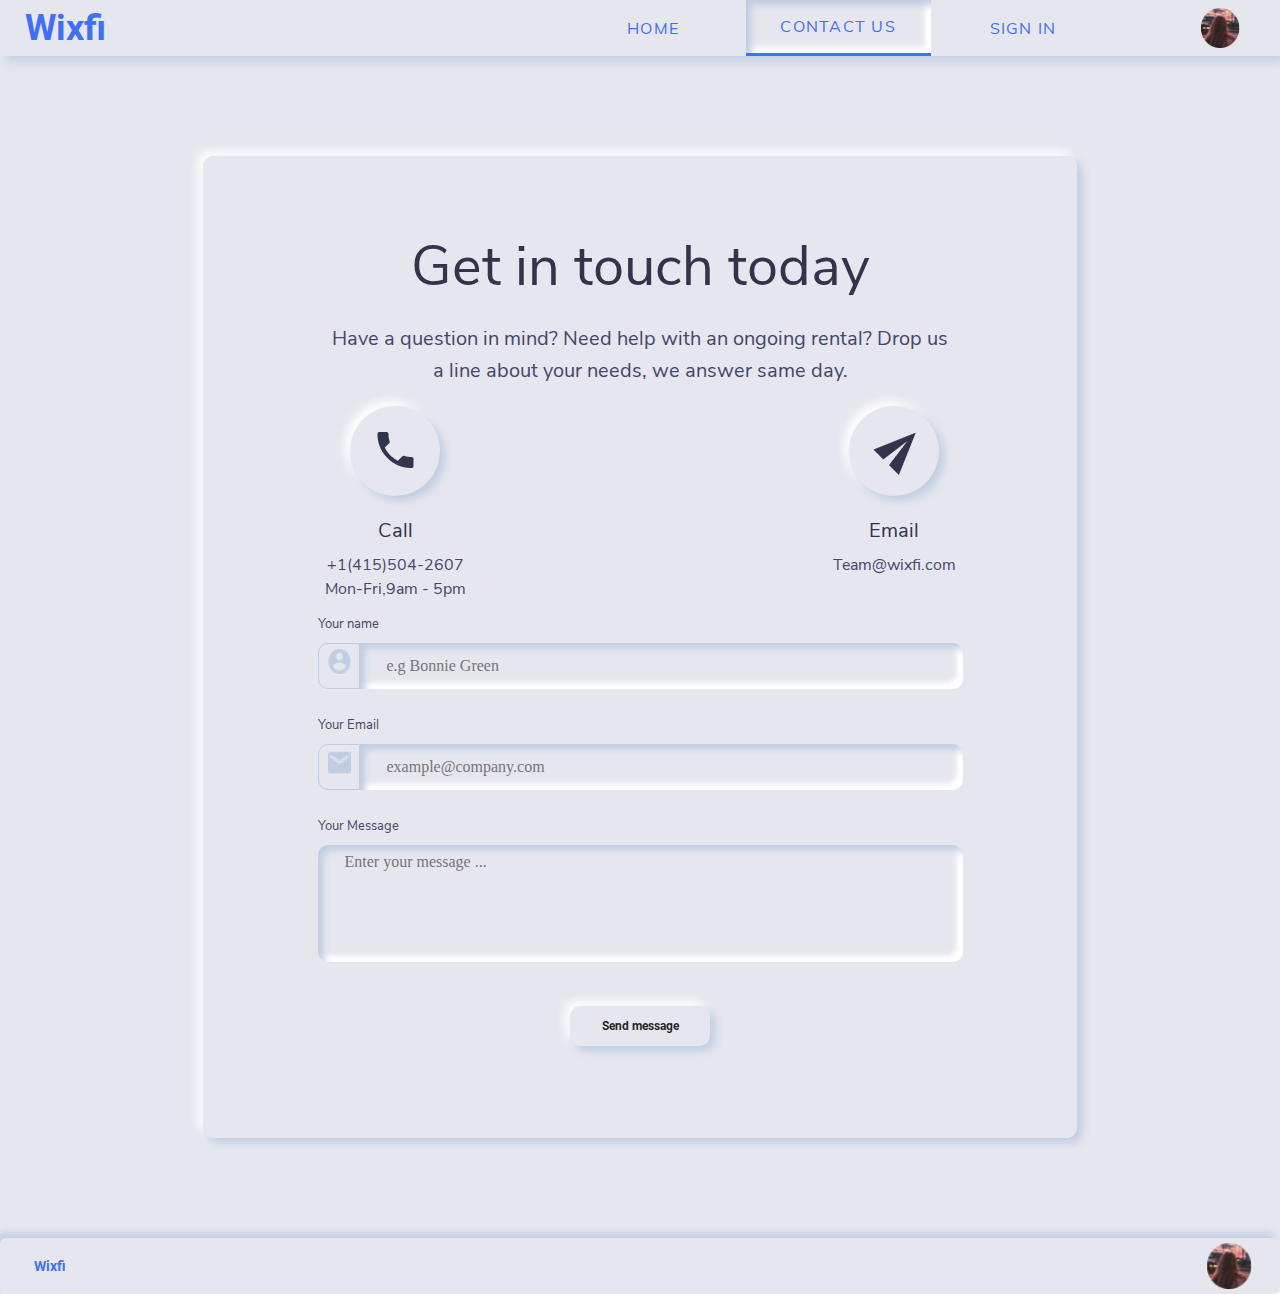
==== Contact-us.html @ ba264ff3 "Дороботка второй страницы контакт" ====
<!DOCTYPE html>
<html lang="en">
<head>
    <meta charset="UTF-8">
    <meta name="viewport" content="width=device-width, initial-scale=1.0">
    <title>Document</title>
    <link rel="stylesheet" href="./pages/root.css">
    <meta name="description" content="Wixfi company's website">
    <meta name="keywords" content="HTML5, CSS">
    <meta name="author" content="Aitzhanov Temirlan">
    <title>Wixfi company's contact-us</title>
</head>
<body>
    <div class="root">
        <header class="header">
            <p class="top-menu__logo">Wixfi</p>
            <div class="top-menu__buttons">
               <button class="top-menu__buttons-button-cu"></button>
               <button class="top-menu__buttons-button-cu"></button>
               <button class="top-menu__buttons-button-cu"><a href="./index.html" class="ahref-none">home</a></button>
               <button class="top-menu__buttons-button-cu">contact us</button>
               <button class="top-menu__buttons-button-cu">sign in</button>
            </div>
            <img src="./image/Rectangle.png" alt="Profile-Pic" class="top-menu__profile-pic">
         </header>
    <div class="main-content">
     <section class="form">
        <h2 class="form__title">Get in touch today</h2>
        <p class="form__subtitle">Have a question in mind? Need help with an ongoing rental? Drop us a line about your needs, we answer same day.</p>
        <div class="form__contact-container">
          <div class="form__box">
            <div class="form__background">
              <img src="./image/phone.png" alt="Илюстрация телефона" class="form__image">
            </div>
            <p class="form__doing">Call</p>
            <p class="form__cardinate">+1(415)504-2607</p>
            <p class="form__cardinate">Mon-Fri,9am - 5pm</p>
          </div>
          <div class="form__box">
            <div class="form__background">
              <img src="./image/send.png" alt="Илюстрация telegram" class="form__image">
            </div>
            <p class="form__doing">Email</p>
            <p class="form__cardinate">Team@wixfi.com</p>
           </div>
         </div>
         <div class="form__information-send">
          <p class="form__some-information">Your name</p>
          <div class="form__input">
            <div class="form__left-part">
              <img src="./image/account_circle.png" alt="Илюстрация контакта" class="form__insit-image">
            </div>
            <input type="text" placeholder="e.g Bonnie Green" class="form__right-part">
          </div>
         </div>

         <div class="form__information-send">
          <p class="form__some-information">Your Email</p>
          <div class="form__input">
            <div class="form__left-part">
              <img src="./image/markunread.png" alt="Илюстрация контакта" class="form__insit-image">
            </div>
            <input type="text" placeholder="example@company.com" class="form__right-part">
          </div>
         </div>

         <div class="form__area-button">
           <p class="form__some-information">Your Message</p>
           <textarea name="" id="" class="form__text-area" placeholder="Enter your message ..."></textarea>
           <button class="form__button">Send message</button>
         </div>
      </section>
    </div>
    <footer class="footer">
        <div class="footer__container">
           <p class="footer__logo">Wixfi</p>
           <img src="./image/Rectangle.png" alt="" class="footer__pic">
        </div>
     </footer>
    </div>
</body>
</html>
---- pages/root.css ----
@import url(../blocks/footer/footer.css);
@import url(../blocks/top-menu/to-menu.css);
@import url(../blocks/header/header.css);
@import url(../fonts/fonts.css);
@import url(../vendor/normalize.css);
.root{
  background-color:#E6E7EE ;
}
.ahref-none{
  text-decoration: none;
  color:  #4070F4;
}
.form{
  border: 0.1px solid #E6E7EE;
  max-width: 872px;
  margin: 100px auto;
  background: #E6E7EE;
  box-shadow: 5px 5px 10px #BECDE2, -5px -5px 10px #FFFFFF;
  border-radius: 10px;

 }
 .form__title{
   font-family: Nunito Sans;
   font-style: normal;
   font-weight: normal;
   font-size: 56px;
   line-height: 73px;
   text-align: center;
   margin: 73px auto 20px;
   color: #31344B;
 }
 .form__subtitle{
   max-width: 631px;
   font-family: Nunito Sans;
   font-style: normal;
   font-weight: normal;
   font-size: 20px;
   line-height: 32px;
   text-align: center;
   margin: 20px auto 19px;
   color: #44476A;
 }
 .form__contact-container{
   max-width: 631px;
   display: flex;
   justify-content: space-between;
   margin: auto;
 }
 .form__box{
  max-width: 150px;
  text-align: center;
  margin: 0px 0px 13px 0px;
 }
 .form__background{
   width: 90px;
   height: 90px;
   margin: auto;
   background: #E6E7EE;
   box-shadow: 5px 5px 10px #BECDE2, -5px -5px 10px #FFFFFF;
   border-radius: 50px;
 }
 .form__image{
   margin: 26px auto 42px;
 }
 .form__doing{
   margin: 22px auto 9px;
   font-family: Nunito Sans;
   font-style: normal;
   font-weight: normal;
   font-size: 20px;
   line-height: 26px;
   text-align: center;
   color: #31344B;
 }
 .form__cardinate{
   margin: 0;
   font-family: Nunito Sans;
   font-style: normal;
   font-weight: normal;
   font-size: 16px;
   line-height: 24px;
   text-align: center;
   color: #44476A;
 }
 .form__information-send{
   max-width: 645px;
   margin: 0px auto 26px;
 }

 .form__some-information{
 font-family: Nunito Sans;
 font-style: normal;
 font-weight: normal;
 margin: 0px 0px 8px 0px;
 font-size: 13px;
 line-height: 21px;
 color: #44476A;
 }
 .form__input{
 max-width: 700px;
 display: flex;
 }
 .form__left-part{
   width: 40px;
   height: 44px;
   background: #E6E7EE;
   border: 1px solid #BECDE2;
   border-radius: 10px 0px 0px 10px;
 }
 .form__insit-image{
  width: 23px;
  height: 25px;
  margin: 5px 8px 15px 9px;
 }
 .form__right-part{
   width: 600px;
   height: 44px;
   background: #E6E7EE;
   box-shadow: inset 5px 5px 7px #BECDE2, inset -6.22302px -6.22302px 5px #FFFFFF;
   border-radius: 0px 10px 10px 0px;
   border: 0px;
 }
 ::placeholder {
   padding: 6px 0px 10px 25px;
 }

 .form__area-button{
  max-width: 645px;
  margin: auto;
 }
 .form__text-area{
  width: 100%;
  -webkit-box-sizing: border-box;
  -moz-box-sizing: border-box;
  box-sizing: border-box;
  height: 117px;
  background: #E6E7EE;
  box-shadow: inset 5px 5px 7px #BECDE2, inset -6.22302px -6.22302px 5px #FFFFFF;
  border-radius: 10px;
  border: 0px;
  resize: none;
 }
 .form__button{
  display: block;
  width: 140px;
  height: 40px;
  margin: 40px auto 91px;
  font-family: Roboto;
  font-style: normal;
  font-weight: 500;
  font-size: 12px;
  line-height: 20px;
  text-align: center;
  color: rgba(0, 0, 0, 0.85);
  background: #E6E7EE;
  box-shadow: 5px 5px 10px #BECDE2, -5px -5px 10px #FFFFFF;
  border-radius: 10px;
  border: 0;
 }
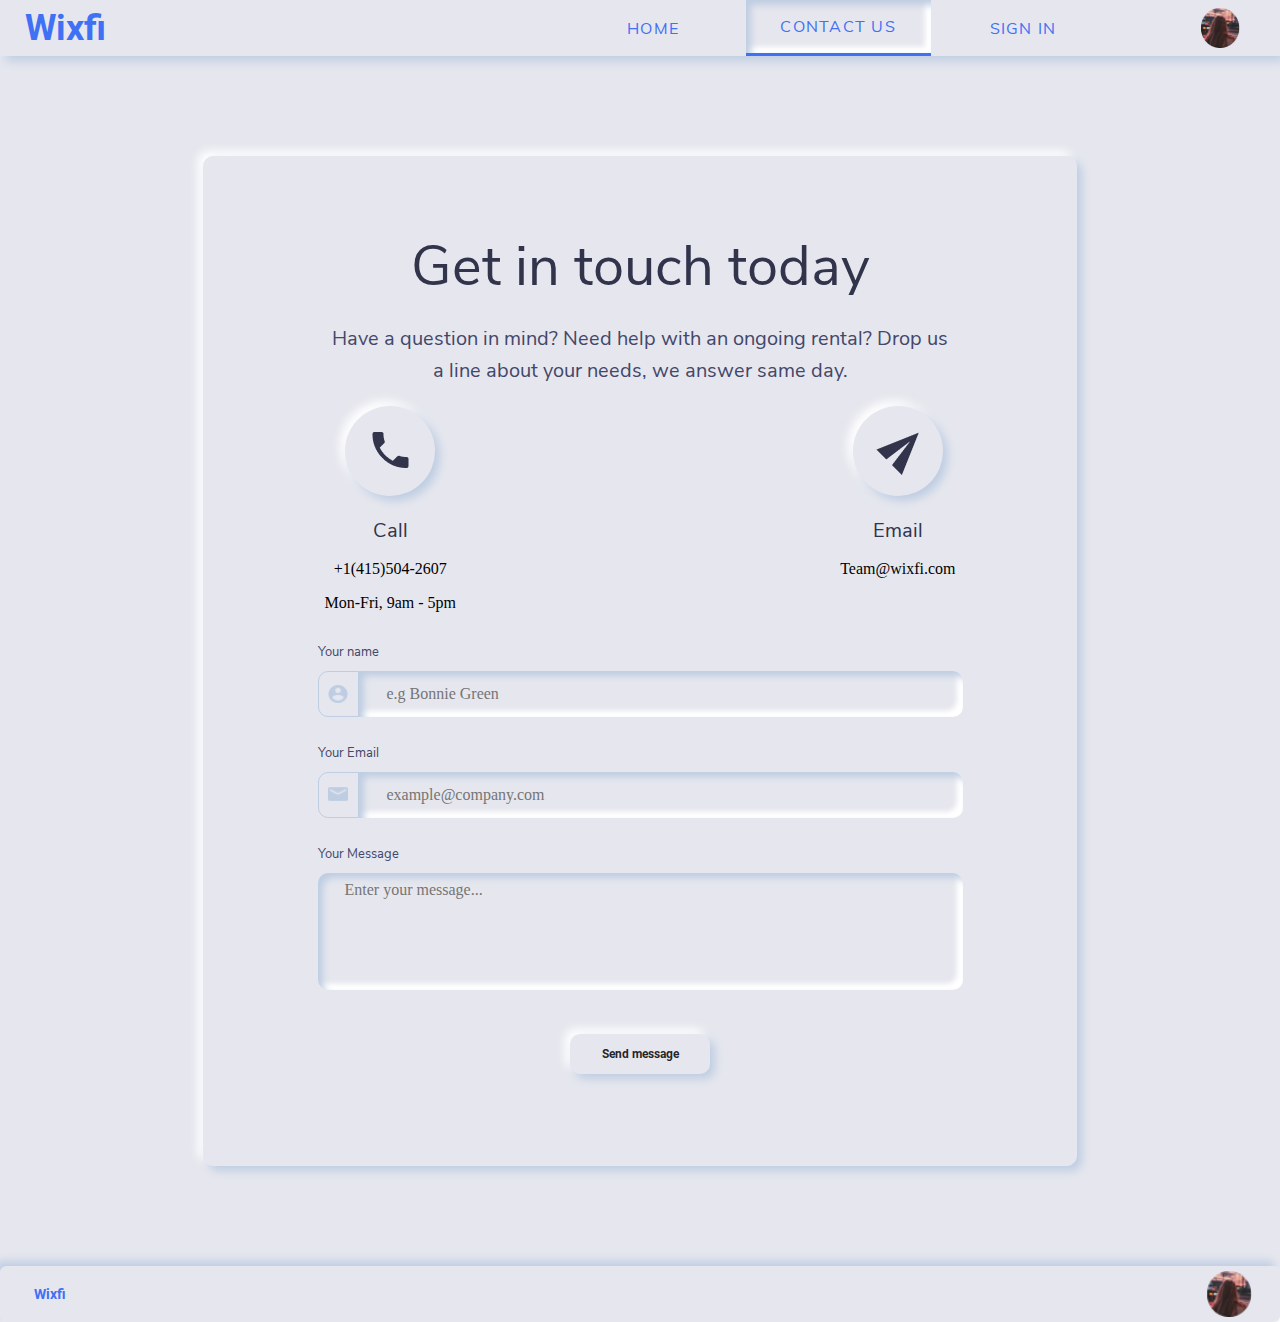
==== commit 5961d0a1: "Улучшение адаптивности" ====
--- a/Contact-us.html
+++ b/Contact-us.html
@@ -14,10 +14,10 @@
     <div class="root">
         <header class="header">
             <p class="top-menu__logo">Wixfi</p>
-            <div class="top-menu__buttons">
+            <div class="top-menu__buttons-cu">
                <button class="top-menu__buttons-button-cu"></button>
                <button class="top-menu__buttons-button-cu"></button>
-               <button class="top-menu__buttons-button-cu"><a href="./index.html" class="ahref-none">home</a></button>
+               <a href="./index.html" class="ahref-none"><button class="top-menu__buttons-button-cu">home</button></a>
                <button class="top-menu__buttons-button-cu">contact us</button>
                <button class="top-menu__buttons-button-cu">sign in</button>
             </div>
@@ -34,7 +34,7 @@
             </div>
             <p class="form__doing">Call</p>
             <p class="form__cardinate">+1(415)504-2607</p>
-            <p class="form__cardinate">Mon-Fri,9am - 5pm</p>
+            <p class="form__cardinate">Mon-Fri, 9am - 5pm</p>
           </div>
           <div class="form__box">
             <div class="form__background">
@@ -48,7 +48,7 @@
           <p class="form__some-information">Your name</p>
           <div class="form__input">
             <div class="form__left-part">
-              <img src="./image/account_circle.png" alt="Илюстрация контакта" class="form__insit-image">
+              <img src="./image/account_circle.png" alt="Илюстрация контакта" class="form__insit-image-second">
             </div>
             <input type="text" placeholder="e.g Bonnie Green" class="form__right-part">
           </div>
@@ -66,7 +66,7 @@
 
          <div class="form__area-button">
            <p class="form__some-information">Your Message</p>
-           <textarea name="" id="" class="form__text-area" placeholder="Enter your message ..."></textarea>
+           <textarea name="" id="" class="form__text-area" placeholder="Enter your message..."></textarea>
            <button class="form__button">Send message</button>
          </div>
       </section>
--- a/pages/root.css
+++ b/pages/root.css
@@ -1,8 +1,10 @@
 @import url(../blocks/footer/footer.css);
 @import url(../blocks/top-menu/to-menu.css);
-@import url(../blocks/header/header.css);
+@import url(../blocks/top-menu/top-menu-cu.css);
 @import url(../fonts/fonts.css);
 @import url(../vendor/normalize.css);
+@import url(../blocks/form/form.css);
+@import url(../blocks/header/header.css);
 .root{
   background-color:#E6E7EE ;
 }
@@ -10,150 +12,7 @@
   text-decoration: none;
   color:  #4070F4;
 }
-.form{
-  border: 0.1px solid #E6E7EE;
-  max-width: 872px;
-  margin: 100px auto;
-  background: #E6E7EE;
-  box-shadow: 5px 5px 10px #BECDE2, -5px -5px 10px #FFFFFF;
-  border-radius: 10px;
 
- }
- .form__title{
-   font-family: Nunito Sans;
-   font-style: normal;
-   font-weight: normal;
-   font-size: 56px;
-   line-height: 73px;
-   text-align: center;
-   margin: 73px auto 20px;
-   color: #31344B;
- }
- .form__subtitle{
-   max-width: 631px;
-   font-family: Nunito Sans;
-   font-style: normal;
-   font-weight: normal;
-   font-size: 20px;
-   line-height: 32px;
-   text-align: center;
-   margin: 20px auto 19px;
-   color: #44476A;
- }
- .form__contact-container{
-   max-width: 631px;
-   display: flex;
-   justify-content: space-between;
-   margin: auto;
- }
- .form__box{
-  max-width: 150px;
-  text-align: center;
-  margin: 0px 0px 13px 0px;
- }
- .form__background{
-   width: 90px;
-   height: 90px;
-   margin: auto;
-   background: #E6E7EE;
-   box-shadow: 5px 5px 10px #BECDE2, -5px -5px 10px #FFFFFF;
-   border-radius: 50px;
- }
- .form__image{
-   margin: 26px auto 42px;
- }
- .form__doing{
-   margin: 22px auto 9px;
-   font-family: Nunito Sans;
-   font-style: normal;
-   font-weight: normal;
-   font-size: 20px;
-   line-height: 26px;
-   text-align: center;
-   color: #31344B;
- }
- .form__cardinate{
-   margin: 0;
-   font-family: Nunito Sans;
-   font-style: normal;
-   font-weight: normal;
-   font-size: 16px;
-   line-height: 24px;
-   text-align: center;
-   color: #44476A;
- }
- .form__information-send{
-   max-width: 645px;
-   margin: 0px auto 26px;
- }
-
- .form__some-information{
- font-family: Nunito Sans;
- font-style: normal;
- font-weight: normal;
- margin: 0px 0px 8px 0px;
- font-size: 13px;
- line-height: 21px;
- color: #44476A;
- }
- .form__input{
- max-width: 700px;
- display: flex;
- }
- .form__left-part{
-   width: 40px;
-   height: 44px;
-   background: #E6E7EE;
-   border: 1px solid #BECDE2;
-   border-radius: 10px 0px 0px 10px;
- }
- .form__insit-image{
-  width: 23px;
-  height: 25px;
-  margin: 5px 8px 15px 9px;
- }
- .form__right-part{
-   width: 600px;
-   height: 44px;
-   background: #E6E7EE;
-   box-shadow: inset 5px 5px 7px #BECDE2, inset -6.22302px -6.22302px 5px #FFFFFF;
-   border-radius: 0px 10px 10px 0px;
-   border: 0px;
- }
- ::placeholder {
-   padding: 6px 0px 10px 25px;
- }
-
- .form__area-button{
-  max-width: 645px;
-  margin: auto;
- }
- .form__text-area{
-  width: 100%;
-  -webkit-box-sizing: border-box;
-  -moz-box-sizing: border-box;
-  box-sizing: border-box;
-  height: 117px;
-  background: #E6E7EE;
-  box-shadow: inset 5px 5px 7px #BECDE2, inset -6.22302px -6.22302px 5px #FFFFFF;
-  border-radius: 10px;
-  border: 0px;
-  resize: none;
- }
- .form__button{
-  display: block;
-  width: 140px;
-  height: 40px;
-  margin: 40px auto 91px;
-  font-family: Roboto;
-  font-style: normal;
-  font-weight: 500;
-  font-size: 12px;
-  line-height: 20px;
-  text-align: center;
-  color: rgba(0, 0, 0, 0.85);
-  background: #E6E7EE;
-  box-shadow: 5px 5px 10px #BECDE2, -5px -5px 10px #FFFFFF;
-  border-radius: 10px;
-  border: 0;
- }
+button{
+  outline: none;
+}
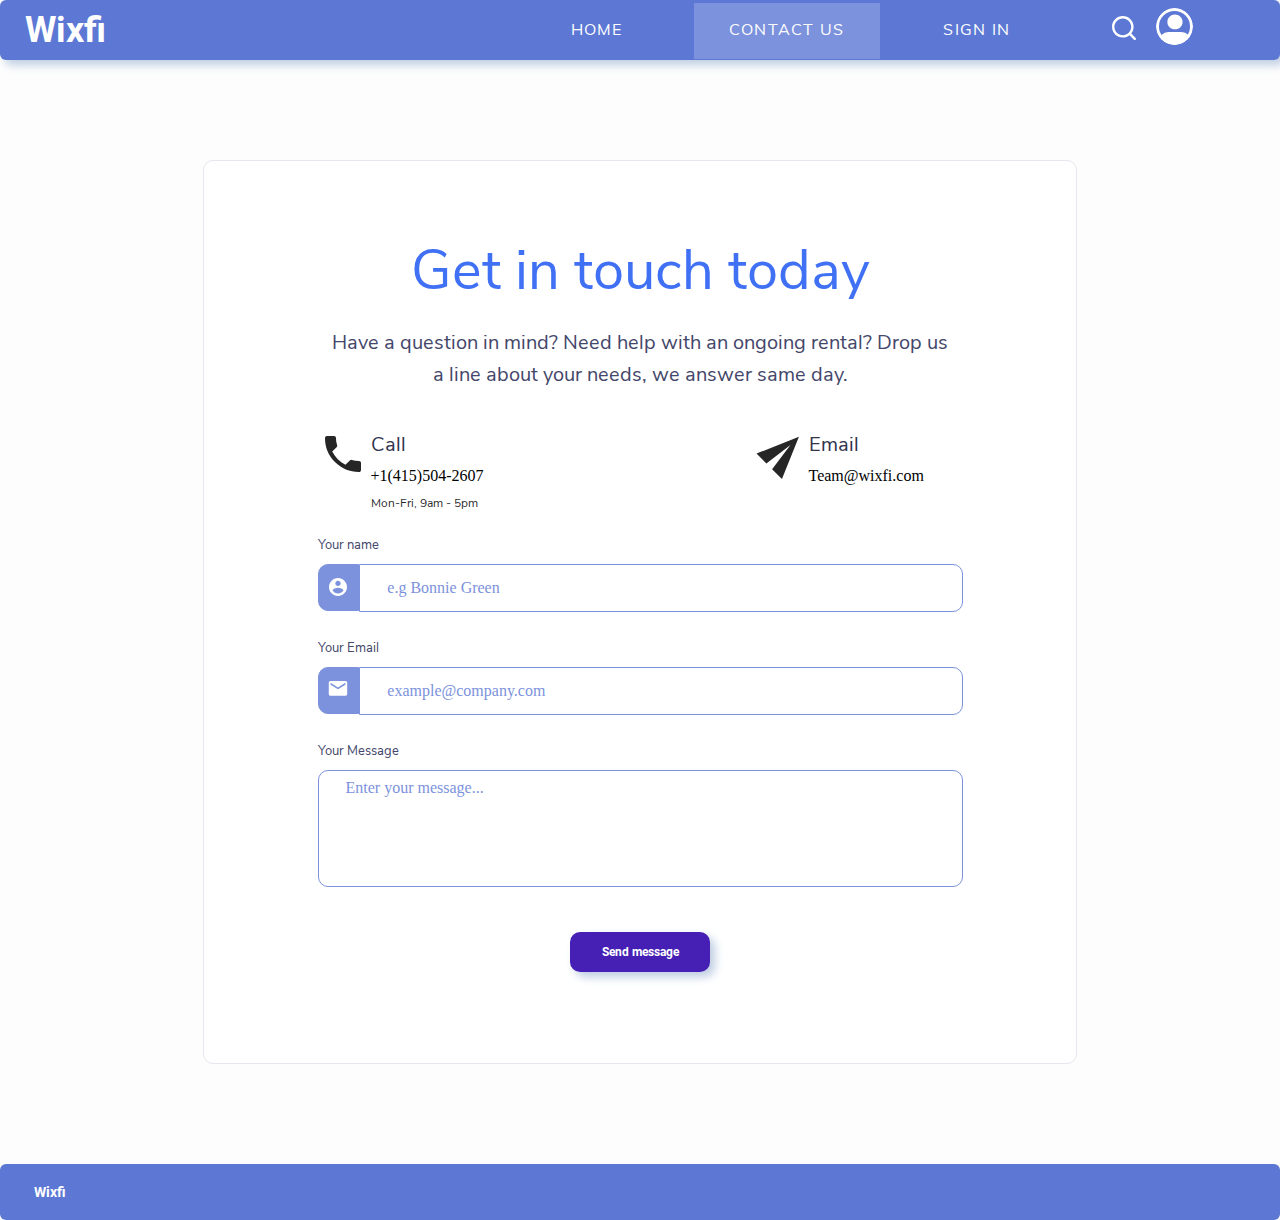
==== commit 5bb961d8: "final" ====
--- a/Contact-us.html
+++ b/Contact-us.html
@@ -13,42 +13,47 @@
 <body>
     <div class="root">
         <header class="header">
-            <p class="top-menu__logo">Wixfi</p>
-            <div class="top-menu__buttons-cu">
-               <button class="top-menu__buttons-button-cu"></button>
-               <button class="top-menu__buttons-button-cu"></button>
-               <a href="./index.html" class="ahref-none"><button class="top-menu__buttons-button-cu">home</button></a>
-               <button class="top-menu__buttons-button-cu">contact us</button>
-               <button class="top-menu__buttons-button-cu">sign in</button>
+          <div class="header__wrap">
+            <a href="index.html" class="header__logo">Wixfi</a>
+            <button class="empty__button"></button>
+            <div class="button__wrap">
+            <button class="header__button">home</button>
+            <button class="header__button header__button-action ">contact us</button>
+            <button class="header__button">sign in</button>
             </div>
-            <img src="./image/Rectangle.png" alt="Profile-Pic" class="top-menu__profile-pic">
+            <div class="header__pic-wrap">
+            <img src="image/Union.svg" alt="Картинка поиска" class="header__search-pic">
+            <img src="image/account_button.svg" alt="Акаунт" class="header__login-pic">
+            </div>
          </header>
     <div class="main-content">
      <section class="form">
         <h2 class="form__title">Get in touch today</h2>
         <p class="form__subtitle">Have a question in mind? Need help with an ongoing rental? Drop us a line about your needs, we answer same day.</p>
+
         <div class="form__contact-container">
+
           <div class="form__box">
-            <div class="form__background">
-              <img src="./image/phone.png" alt="Илюстрация телефона" class="form__image">
-            </div>
+              <img src="./image/phone.svg" alt="Илюстрация телефона" class="form__image">
             <p class="form__doing">Call</p>
             <p class="form__cardinate">+1(415)504-2607</p>
-            <p class="form__cardinate">Mon-Fri, 9am - 5pm</p>
+            <p class="form__cardinate-mon-tue">Mon-Fri, 9am - 5pm</p>
           </div>
+
           <div class="form__box">
-            <div class="form__background">
-              <img src="./image/send.png" alt="Илюстрация telegram" class="form__image">
-            </div>
+              <img src="./image/send.svg" alt="Илюстрация telegram" class="form__image">
             <p class="form__doing">Email</p>
             <p class="form__cardinate">Team@wixfi.com</p>
            </div>
+
          </div>
+
+
          <div class="form__information-send">
           <p class="form__some-information">Your name</p>
           <div class="form__input">
             <div class="form__left-part">
-              <img src="./image/account_circle.png" alt="Илюстрация контакта" class="form__insit-image-second">
+              <img src="./image/account_circle.svg" alt="Илюстрация контакта" class="form__insit-image-second">
             </div>
             <input type="text" placeholder="e.g Bonnie Green" class="form__right-part">
           </div>
@@ -58,7 +63,7 @@
           <p class="form__some-information">Your Email</p>
           <div class="form__input">
             <div class="form__left-part">
-              <img src="./image/markunread.png" alt="Илюстрация контакта" class="form__insit-image">
+              <img src="./image/markunread.svg" alt="Илюстрация контакта" class="form__insit-image">
             </div>
             <input type="text" placeholder="example@company.com" class="form__right-part">
           </div>
--- a/pages/root.css
+++ b/pages/root.css
@@ -6,7 +6,7 @@
 @import url(../blocks/form/form.css);
 @import url(../blocks/header/header.css);
 .root{
-  background-color:#E6E7EE ;
+  background-color:#FDFDFD ;
 }
 .ahref-none{
   text-decoration: none;
